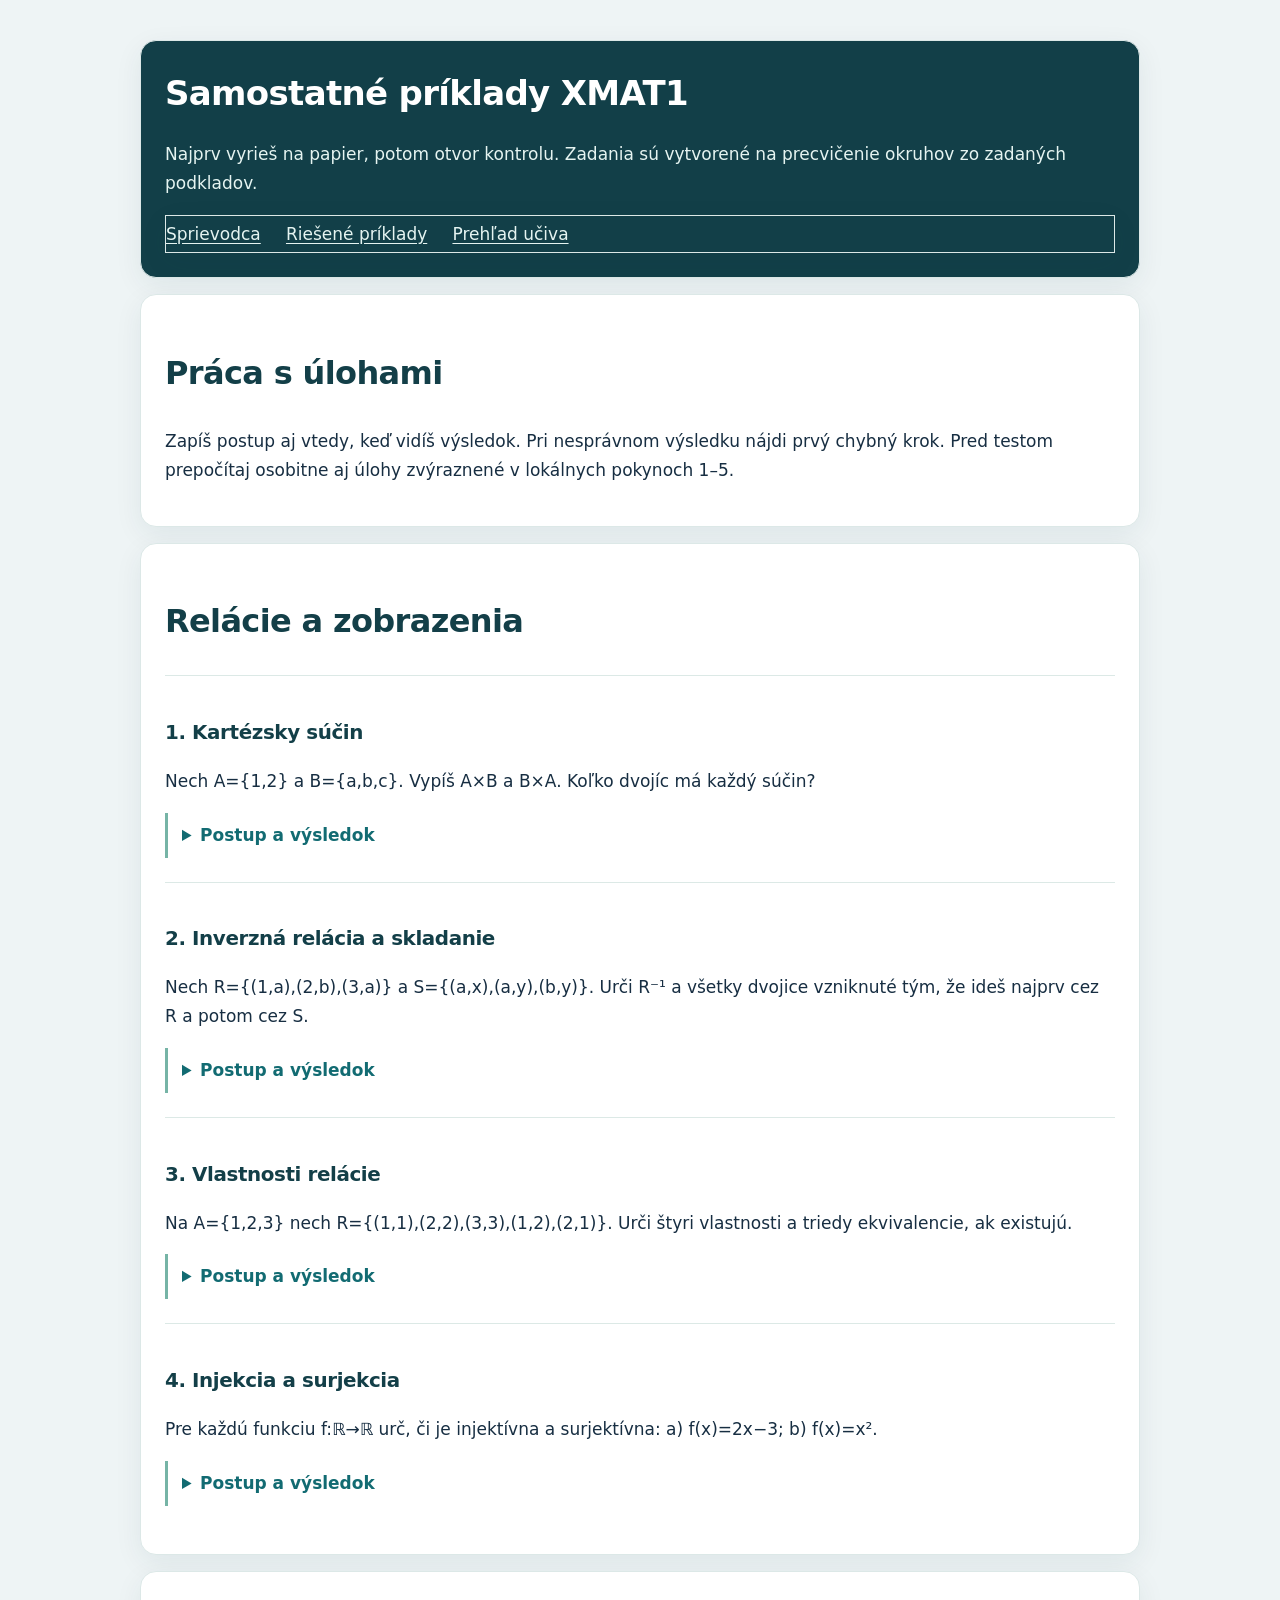
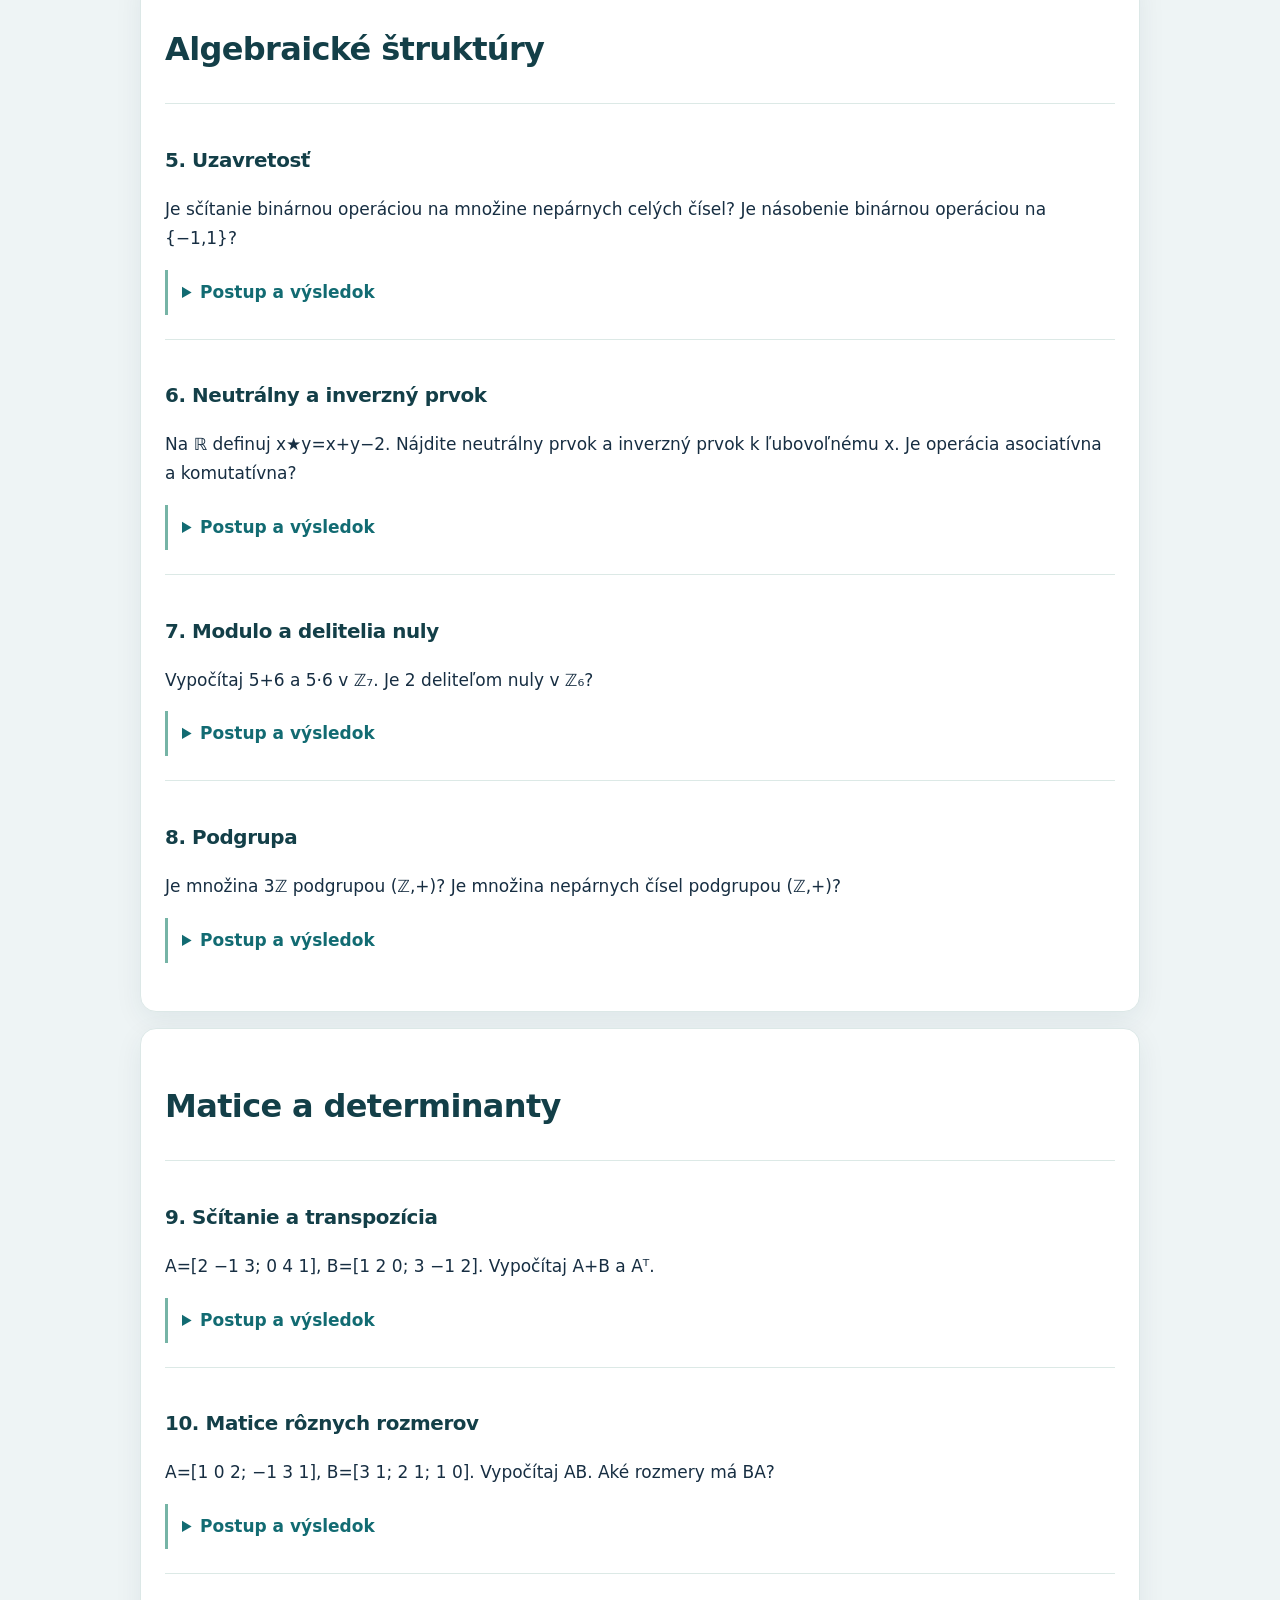
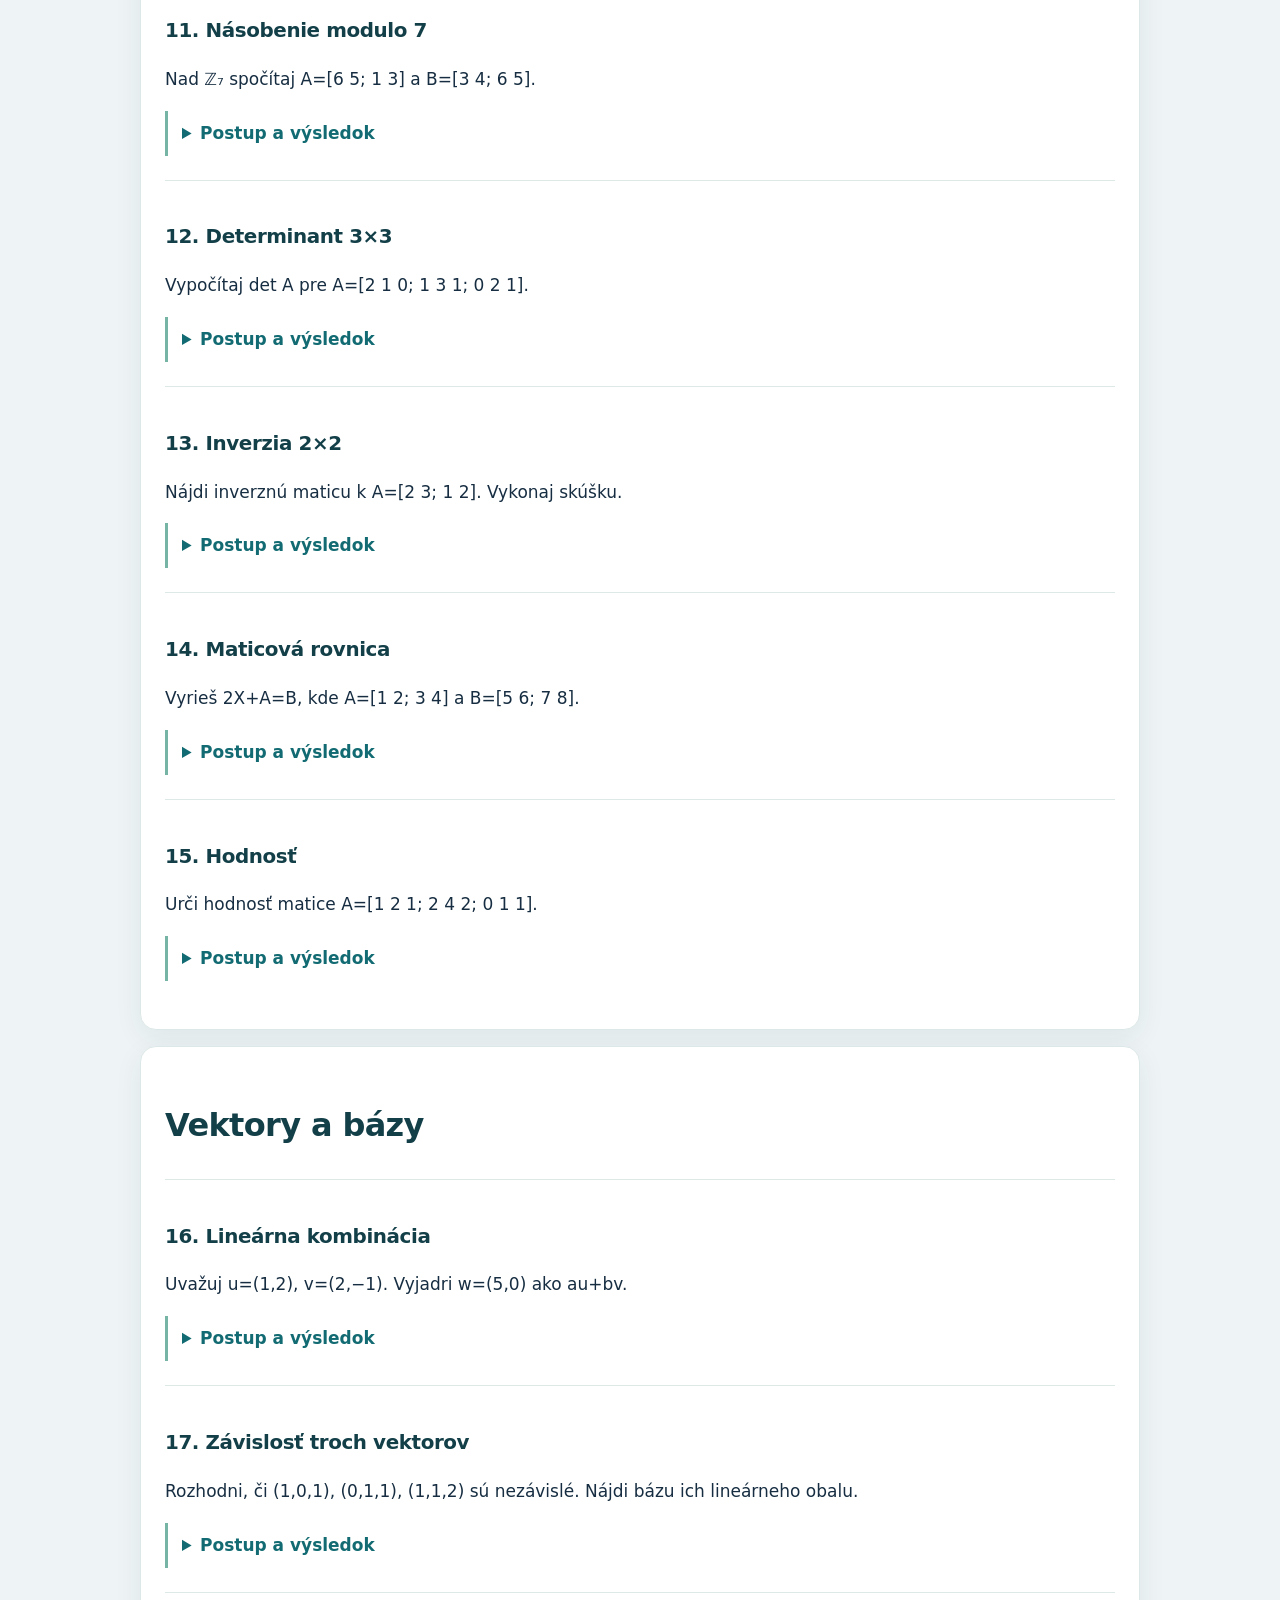
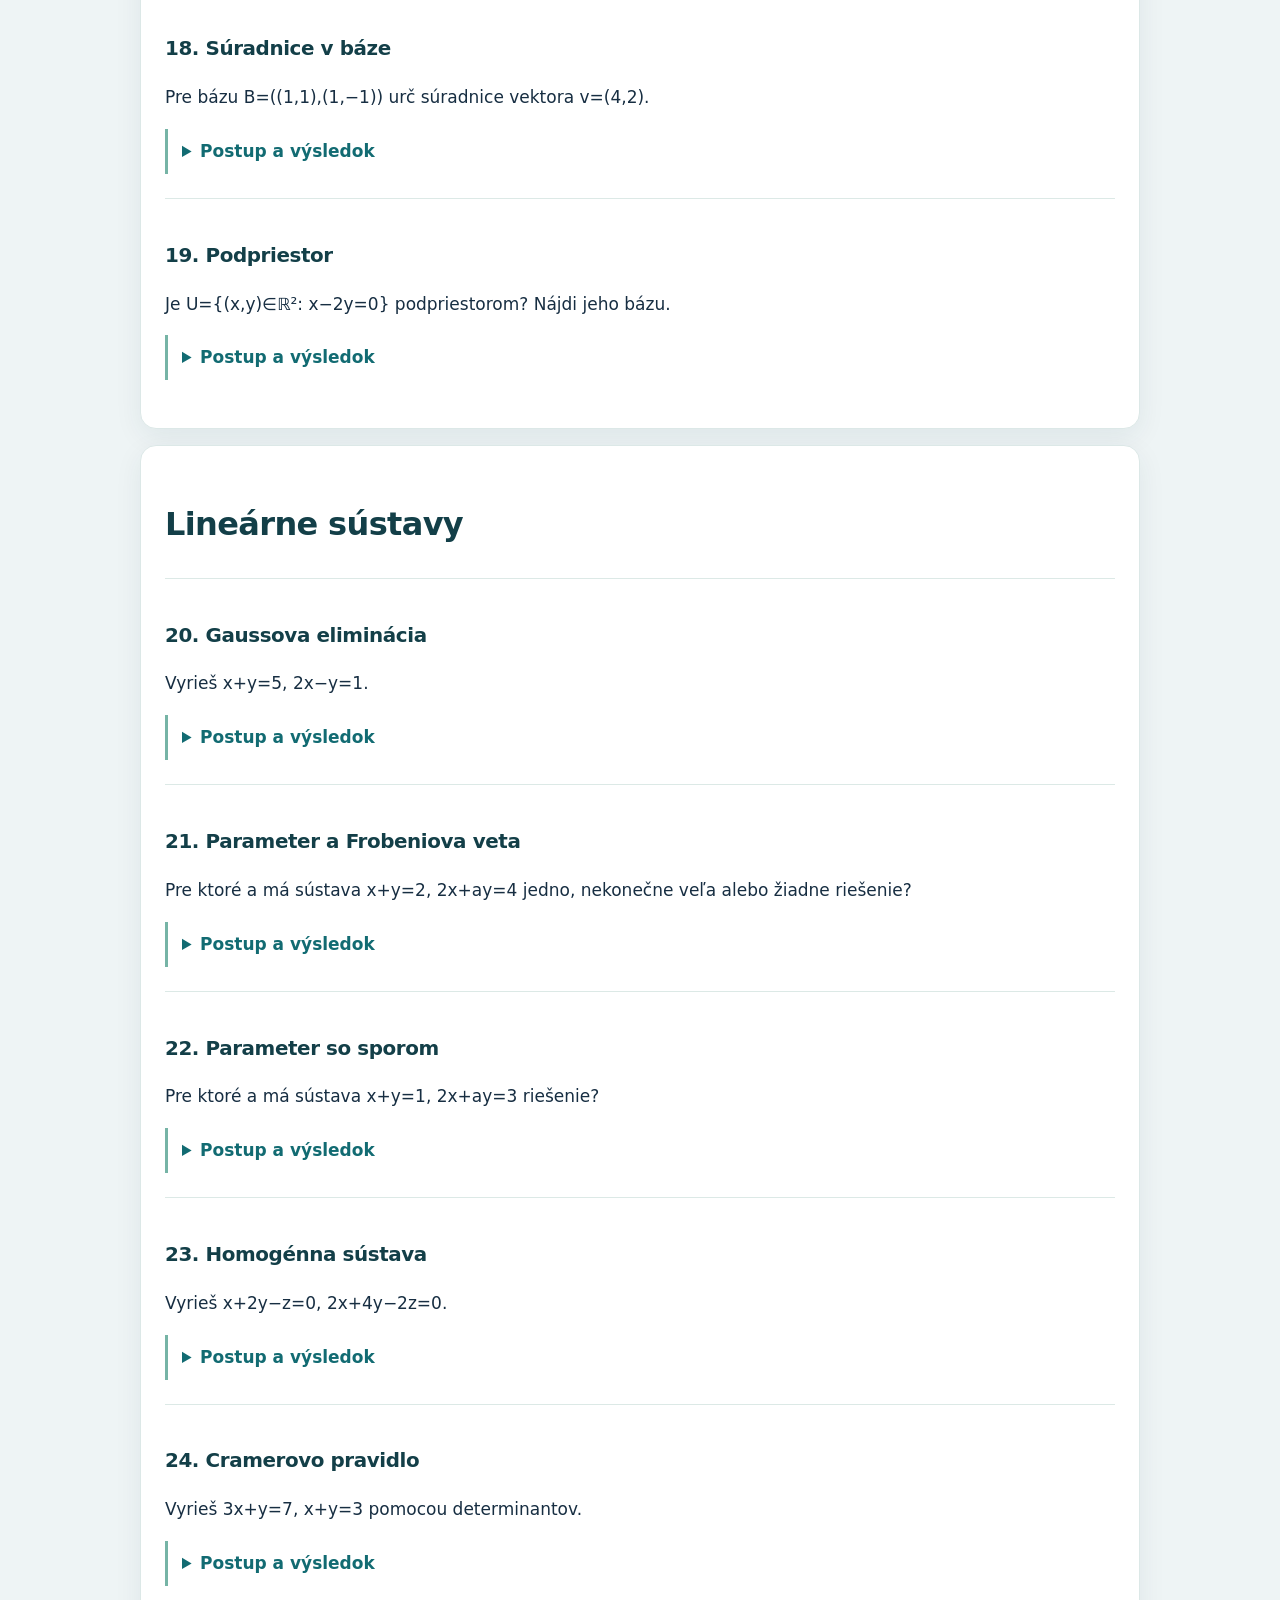
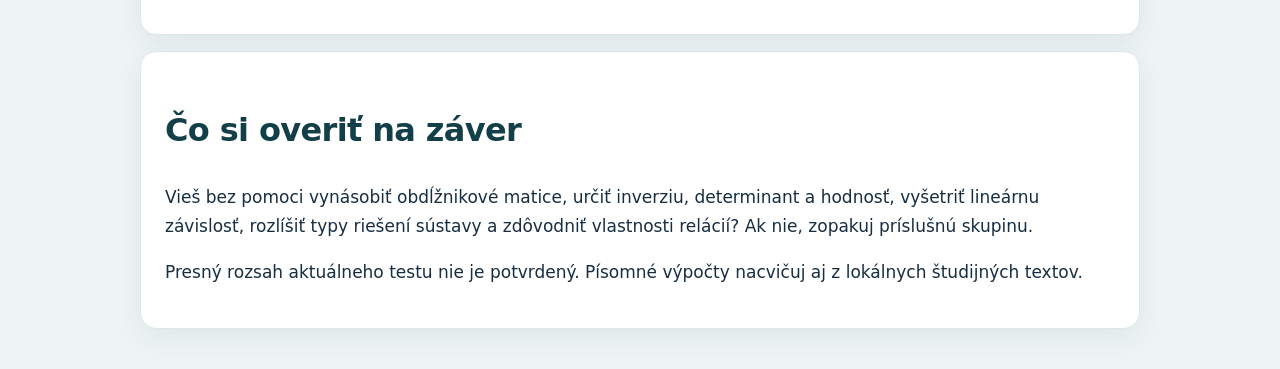
==== Source/cvicenia.html @ 2e0f11a4 "Add independent XMAT1 practice exercises" ====
<!doctype html><html lang="sk"><head><meta charset="utf-8"><meta name="viewport" content="width=device-width,initial-scale=1"><title>XMAT1 – samostatné príklady</title><link rel="stylesheet" href="study.css"><style>body{font:17px/1.7 system-ui,sans-serif;max-width:960px;margin:auto;padding:24px}header,section{padding:24px;margin:16px 0;border-radius:16px;background:white}header h1{margin:0}header a,header p{color:#e5f4f1}nav{display:flex;gap:14px;flex-wrap:wrap}h3{margin-bottom:4px}details{border-left:3px solid #76b4a6;padding:8px 14px;margin:8px 0 24px}summary{cursor:pointer;font-weight:700}.task{border-top:1px solid #dce9e6;padding-top:10px}code{font-size:1em}</style></head><body><header><h1>Samostatné príklady XMAT1</h1><p>Najprv vyrieš na papier, potom otvor kontrolu. Zadania sú vytvorené na precvičenie okruhov zo zadaných podkladov.</p><nav><a href="xmat1-krok-za-krokom.html">Sprievodca</a><a href="priklady.html">Riešené príklady</a><a href="priprava-xmat1.html">Prehľad učiva</a></nav></header><section><h2>Práca s úlohami</h2><p>Zapíš postup aj vtedy, keď vidíš výsledok. Pri nesprávnom výsledku nájdi prvý chybný krok. Pred testom prepočítaj osobitne aj úlohy zvýraznené v lokálnych pokynoch 1–5.</p></section><section><h2>Relácie a zobrazenia</h2><div class="task"><h3>1. Kartézsky súčin</h3><p>Nech A={1,2} a B={a,b,c}. Vypíš A×B a B×A. Koľko dvojíc má každý súčin?</p><details><summary>Postup a výsledok</summary><p>A×B={(1,a),(1,b),(1,c),(2,a),(2,b),(2,c)}. B×A={(a,1),(a,2),(b,1),(b,2),(c,1),(c,2)}. Každý obsahuje 2·3=6 dvojíc. Pozor na poradie zložiek.</p></details></div><div class="task"><h3>2. Inverzná relácia a skladanie</h3><p>Nech R={(1,a),(2,b),(3,a)} a S={(a,x),(a,y),(b,y)}. Urči R⁻¹ a všetky dvojice vzniknuté tým, že ideš najprv cez R a potom cez S.</p><details><summary>Postup a výsledok</summary><p>R⁻¹={(a,1),(b,2),(a,3)}. Skladanie: 1→a→x,y; 2→b→y; 3→a→x,y. Výsledok je {(1,x),(1,y),(2,y),(3,x),(3,y)}. Poradie značky pre skladanie sa môže medzi textami líšiť, preto je tu slovne určené.</p></details></div><div class="task"><h3>3. Vlastnosti relácie</h3><p>Na A={1,2,3} nech R={(1,1),(2,2),(3,3),(1,2),(2,1)}. Urči štyri vlastnosti a triedy ekvivalencie, ak existujú.</p><details><summary>Postup a výsledok</summary><p>Reflexívna: áno, sú tam všetky diagonálne dvojice. Symetrická: áno, (1,2) má (2,1). Antisymetrická: nie, lebo 1≠2 a obsahuje obe. Tranzitívna: áno, {1,2} je uzavretá trieda a 3 je samostatná. Ide o ekvivalenciu s triedami {1,2} a {3}.</p></details></div><div class="task"><h3>4. Injekcia a surjekcia</h3><p>Pre každú funkciu f:ℝ→ℝ urč, či je injektívna a surjektívna: a) f(x)=2x−3; b) f(x)=x².</p><details><summary>Postup a výsledok</summary><p>a) f(x₁)=f(x₂) dá 2x₁−3=2x₂−3, teda x₁=x₂. Pre ľubovoľné y existuje x=(y+3)/2, takže je bijektívna. b) f(1)=f(−1), teda nie je injektívna; záporné y nemá vzor, takže nie je surjektívna na ℝ.</p></details></div></section><section><h2>Algebraické štruktúry</h2><div class="task"><h3>5. Uzavretosť</h3><p>Je sčítanie binárnou operáciou na množine nepárnych celých čísel? Je násobenie binárnou operáciou na {−1,1}?</p><details><summary>Postup a výsledok</summary><p>Sčítanie nepárnych nie je uzavreté: 1+1=2 nie je nepárne. Násobenie na {−1,1} je uzavreté, pretože všetky štyri súčiny sú −1 alebo 1.</p></details></div><div class="task"><h3>6. Neutrálny a inverzný prvok</h3><p>Na ℝ definuj x★y=x+y−2. Nájdite neutrálny prvok a inverzný prvok k ľubovoľnému x. Je operácia asociatívna a komutatívna?</p><details><summary>Postup a výsledok</summary><p>x★e=x dá x+e−2=x, takže e=2. Z x★y=2 dostaneme y=4−x. (x★y)★z=x+y+z−4=x★(y★z). Komutativita plynie zo súčtu. Preto je (ℝ,★) abelovská grupa.</p></details></div><div class="task"><h3>7. Modulo a delitelia nuly</h3><p>Vypočítaj 5+6 a 5·6 v ℤ₇. Je 2 deliteľom nuly v ℤ₆?</p><details><summary>Postup a výsledok</summary><p>5+6=11≡4 (mod 7), 5·6=30≡2 (mod 7). V ℤ₆ je 2 deliteľom nuly: 2≠0, 3≠0 a 2·3=6≡0.</p></details></div><div class="task"><h3>8. Podgrupa</h3><p>Je množina 3ℤ podgrupou (ℤ,+)? Je množina nepárnych čísel podgrupou (ℤ,+)?</p><details><summary>Postup a výsledok</summary><p>3ℤ obsahuje 0, súčet 3a+3b=3(a+b) aj opačný prvok −3a do nej patria. Je podgrupou. Nepárne čísla neobsahujú 0 a nie sú uzavreté na sčítanie, preto netvoria podgrupu.</p></details></div></section><section><h2>Matice a determinanty</h2><div class="task"><h3>9. Sčítanie a transpozícia</h3><p>A=[2 −1 3; 0 4 1], B=[1 2 0; 3 −1 2]. Vypočítaj A+B a Aᵀ.</p><details><summary>Postup a výsledok</summary><p>A+B=[3 1 3; 3 3 3]. Aᵀ=[2 0; −1 4; 3 1]. A+B má typ 2×3 a transponovaná matica 3×2.</p></details></div><div class="task"><h3>10. Matice rôznych rozmerov</h3><p>A=[1 0 2; −1 3 1], B=[3 1; 2 1; 1 0]. Vypočítaj AB. Aké rozmery má BA?</p><details><summary>Postup a výsledok</summary><p>A je 2×3 a B je 3×2, preto AB je 2×2. Riadok krát stĺpec: AB=[5 1; 4 2]. Aj BA existuje a má rozmer 3×3. Napríklad (AB)₂₁=−1·3+3·2+1·1=4.</p></details></div><div class="task"><h3>11. Násobenie modulo 7</h3><p>Nad ℤ₇ spočítaj A=[6 5; 1 3] a B=[3 4; 6 5].</p><details><summary>Postup a výsledok</summary><p>Najprv bežné sčítanie: [9 9;7 8]. Po redukcii modulo 7 dostaneme [2 2;0 1]. Výsledky zmenšujeme na zvyšky 0 až 6.</p></details></div><div class="task"><h3>12. Determinant 3×3</h3><p>Vypočítaj det A pre A=[2 1 0; 1 3 1; 0 2 1].</p><details><summary>Postup a výsledok</summary><p>Rozvoj prvým riadkom: det A=2·(3·1−1·2)−1·(1·1−1·0)+0=2−1=1. Matica má inverziu, lebo determinant nie je nula.</p></details></div><div class="task"><h3>13. Inverzia 2×2</h3><p>Nájdi inverznú maticu k A=[2 3; 1 2]. Vykonaj skúšku.</p><details><summary>Postup a výsledok</summary><p>det A=2·2−3·1=1. Preto A⁻¹=[2 −3; −1 2]. Skúška AA⁻¹=[4−3, −6+6; 2−2, −3+4]=[1 0;0 1].</p></details></div><div class="task"><h3>14. Maticová rovnica</h3><p>Vyrieš 2X+A=B, kde A=[1 2; 3 4] a B=[5 6; 7 8].</p><details><summary>Postup a výsledok</summary><p>2X=B−A=[4 4;4 4]. Delením dvomi X=[2 2;2 2]. Skúška: 2X+A=B.</p></details></div><div class="task"><h3>15. Hodnosť</h3><p>Urči hodnosť matice A=[1 2 1; 2 4 2; 0 1 1].</p><details><summary>Postup a výsledok</summary><p>R₂←R₂−2R₁ dá nulový riadok. Po jeho presunutí pod R₃ zostanú dva nenulové riadky s pivotmi v prvom a druhom stĺpci. Hodnosť je 2.</p></details></div></section><section><h2>Vektory a bázy</h2><div class="task"><h3>16. Lineárna kombinácia</h3><p>Uvažuj u=(1,2), v=(2,−1). Vyjadri w=(5,0) ako au+bv.</p><details><summary>Postup a výsledok</summary><p>Rieš a+2b=5, 2a−b=0. Z druhej b=2a, teda 5a=5, a=1, b=2. Kontrola u+2v=(1,2)+(4,−2)=(5,0).</p></details></div><div class="task"><h3>17. Závislosť troch vektorov</h3><p>Rozhodni, či (1,0,1), (0,1,1), (1,1,2) sú nezávislé. Nájdi bázu ich lineárneho obalu.</p><details><summary>Postup a výsledok</summary><p>Tretí vektor je súčet prvých dvoch, takže sú závislé. Prvé dva nezávislé vektory tvoria bázu ich obalu; dimenzia je 2.</p></details></div><div class="task"><h3>18. Súradnice v báze</h3><p>Pre bázu B=((1,1),(1,−1)) urč súradnice vektora v=(4,2).</p><details><summary>Postup a výsledok</summary><p>Polož α(1,1)+β(1,−1)=(4,2). Máme α+β=4 a α−β=2, preto α=3, β=1. Súradnice sú [v]ᴮ=(3,1).</p></details></div><div class="task"><h3>19. Podpriestor</h3><p>Je U={(x,y)∈ℝ²: x−2y=0} podpriestorom? Nájdi jeho bázu.</p><details><summary>Postup a výsledok</summary><p>Áno, nulový vektor vyhovuje a rovnica je homogénna lineárna podmienka, ktorá sa zachová pri sčítaní a násobení skalárom. x=2y, teda (x,y)=y(2,1). Báza je {(2,1)}, dimenzia 1.</p></details></div></section><section><h2>Lineárne sústavy</h2><div class="task"><h3>20. Gaussova eliminácia</h3><p>Vyrieš x+y=5, 2x−y=1.</p><details><summary>Postup a výsledok</summary><p>Sčítaním rovníc 3x=6, teda x=2. Z prvej y=3. Skúška: 2+3=5 a 4−3=1.</p></details></div><div class="task"><h3>21. Parameter a Frobeniova veta</h3><p>Pre ktoré a má sústava x+y=2, 2x+ay=4 jedno, nekonečne veľa alebo žiadne riešenie?</p><details><summary>Postup a výsledok</summary><p>Odčítaj dvojnásobok prvej rovnice od druhej: (a−2)y=0. Ak a≠2, y=0, x=2: jediné riešenie. Ak a=2, druhá rovnica je dvojnásobkom prvej: nekonečne veľa riešení x=2−t, y=t. Žiadna hodnota a nespôsobí spor.</p></details></div><div class="task"><h3>22. Parameter so sporom</h3><p>Pre ktoré a má sústava x+y=1, 2x+ay=3 riešenie?</p><details><summary>Postup a výsledok</summary><p>Od druhej rovnice odčítaj dvojnásobok prvej: (a−2)y=1. Ak a=2, dostaneme 0=1, teda žiadne riešenie. Ak a≠2, y=1/(a−2), x=1−1/(a−2): jediné riešenie.</p></details></div><div class="task"><h3>23. Homogénna sústava</h3><p>Vyrieš x+2y−z=0, 2x+4y−2z=0.</p><details><summary>Postup a výsledok</summary><p>Druhá rovnica je dvojnásobkom prvej. Zvoľ y=s, z=t; potom x=−2s+t. Všetky riešenia sú s(−2,1,0)+t(1,0,1), kde s,t∈ℝ.</p></details></div><div class="task"><h3>24. Cramerovo pravidlo</h3><p>Vyrieš 3x+y=7, x+y=3 pomocou determinantov.</p><details><summary>Postup a výsledok</summary><p>A=[3 1;1 1], det A=2. A₁=[7 1;3 1], det A₁=4, teda x=2. A₂=[3 7;1 3], det A₂=2, teda y=1. Skúška: 6+1=7 a 2+1=3.</p></details></div></section><section><h2>Čo si overiť na záver</h2><p>Vieš bez pomoci vynásobiť obdĺžnikové matice, určiť inverziu, determinant a hodnosť, vyšetriť lineárnu závislosť, rozlíšiť typy riešení sústavy a zdôvodniť vlastnosti relácií? Ak nie, zopakuj príslušnú skupinu.</p><p>Presný rozsah aktuálneho testu nie je potvrdený. Písomné výpočty nacvičuj aj z lokálnych študijných textov.</p></section></body></html>
---- Source/study.css ----
﻿/* XMAT1: a calm, readable study workspace */
:root { color-scheme: light; font-family: "Segoe UI", system-ui, sans-serif; color: #172e42; background: #eef4f5; }
body { color: #172e42; background: #eef4f5; line-height: 1.65; }
a { color: #126b72; text-underline-offset: .18em; }
a:hover { color: #0b464b; }
a:focus-visible, button:focus-visible, select:focus-visible, summary:focus-visible { outline: 3px solid #d49a31; outline-offset: 3px; }
header { background: #123f48; color: #fff; }
header h1, header h2 { color: #fff; }
header p, header a { color: #d5eaeb; }
.layout { max-width: 1160px; gap: 24px; }
nav, main, section, body > header { border: 1px solid #dce8e7; box-shadow: 0 8px 28px rgba(20, 58, 64, .07); }
.layout nav, .layout main { border-radius: 18px; padding: 24px; }
.layout nav { align-self: start; position: sticky; top: 18px; }
nav h2 { color: #133f48; }
nav button { line-height: 1.4; }
nav button:hover { background: #f0f7f6; }
nav button.active { background: #dcefeb; color: #164c4b; }
nav button.done::after { color: #16775d; }
nav label { display: block; margin-top: 18px; font-weight: 600; }
nav select { background: #fff; color: #173b40; border: 1px solid #b5ceca; border-radius: 8px; min-height: 44px; font: inherit; }
main { min-height: 520px; }
h1, h2, h3 { color: #133f48; letter-spacing: -.02em; }
h2 { font-size: clamp(1.5rem, 3vw, 2rem); }
h3 { margin-top: 1.5em; }
#progress { color: #446760; font-weight: 600; }
.bar { height: 8px; background: #e1eeeb; }
.bar span { background: #21846e; }
.math, .formula { background: #eff7f5; border-left: 4px solid #5aa898; color: #183f3d; line-height: 1.7; }
button.choice { min-height: 48px; border: 1px solid #c4d9d5; color: #193d3d; }
button.choice:hover { background: #edf7f4; border-color: #69a99b; }
button.choice[aria-pressed=true] { border-color: #21846e; background: #e1f2ed; }
button.action { background: #176b63; border: 1px solid #176b63; min-height: 46px; }
button.action:hover { background: #11544e; }
button.action.secondary { background: #eaf3f1; color: #174c47; border-color: #cfe2dc; }
button:disabled { opacity: .45; cursor: default; }
.feedback { background: #e5f5ed; color: #174e37; }
.feedback.wrong { background: #fff3dd; color: #714a14; }
.note { background: #fff3da; border-left: 4px solid #dfa544; }
table { background: #fff; }
th { color: #194c4b; background: #eef7f5; }
td, th { border-color: #dce9e6; }
details { border-left-color: #72b4a6; }
summary { color: #126b72; }
body:not(:has(.layout)) { max-width: 1000px; }
body:not(:has(.layout)) > header { background: #123f48; }
body:not(:has(.layout)) > header h1 { color: #fff; }
body:not(:has(.layout)) > header p { color: #e5f4f1; }
body:not(:has(.layout)) > header .note { color: #654714; }
body:not(:has(.layout)) > header nav a { display: inline-block; color: #e5f4f1; margin: .25rem .7rem .25rem 0; }
@media (max-width: 700px) { .layout nav { position: static; } .layout nav, .layout main { padding: 18px; } main { min-height: 0; } }
@media print { body, section { background: #fff; box-shadow: none; } .layout nav { display: none; } }
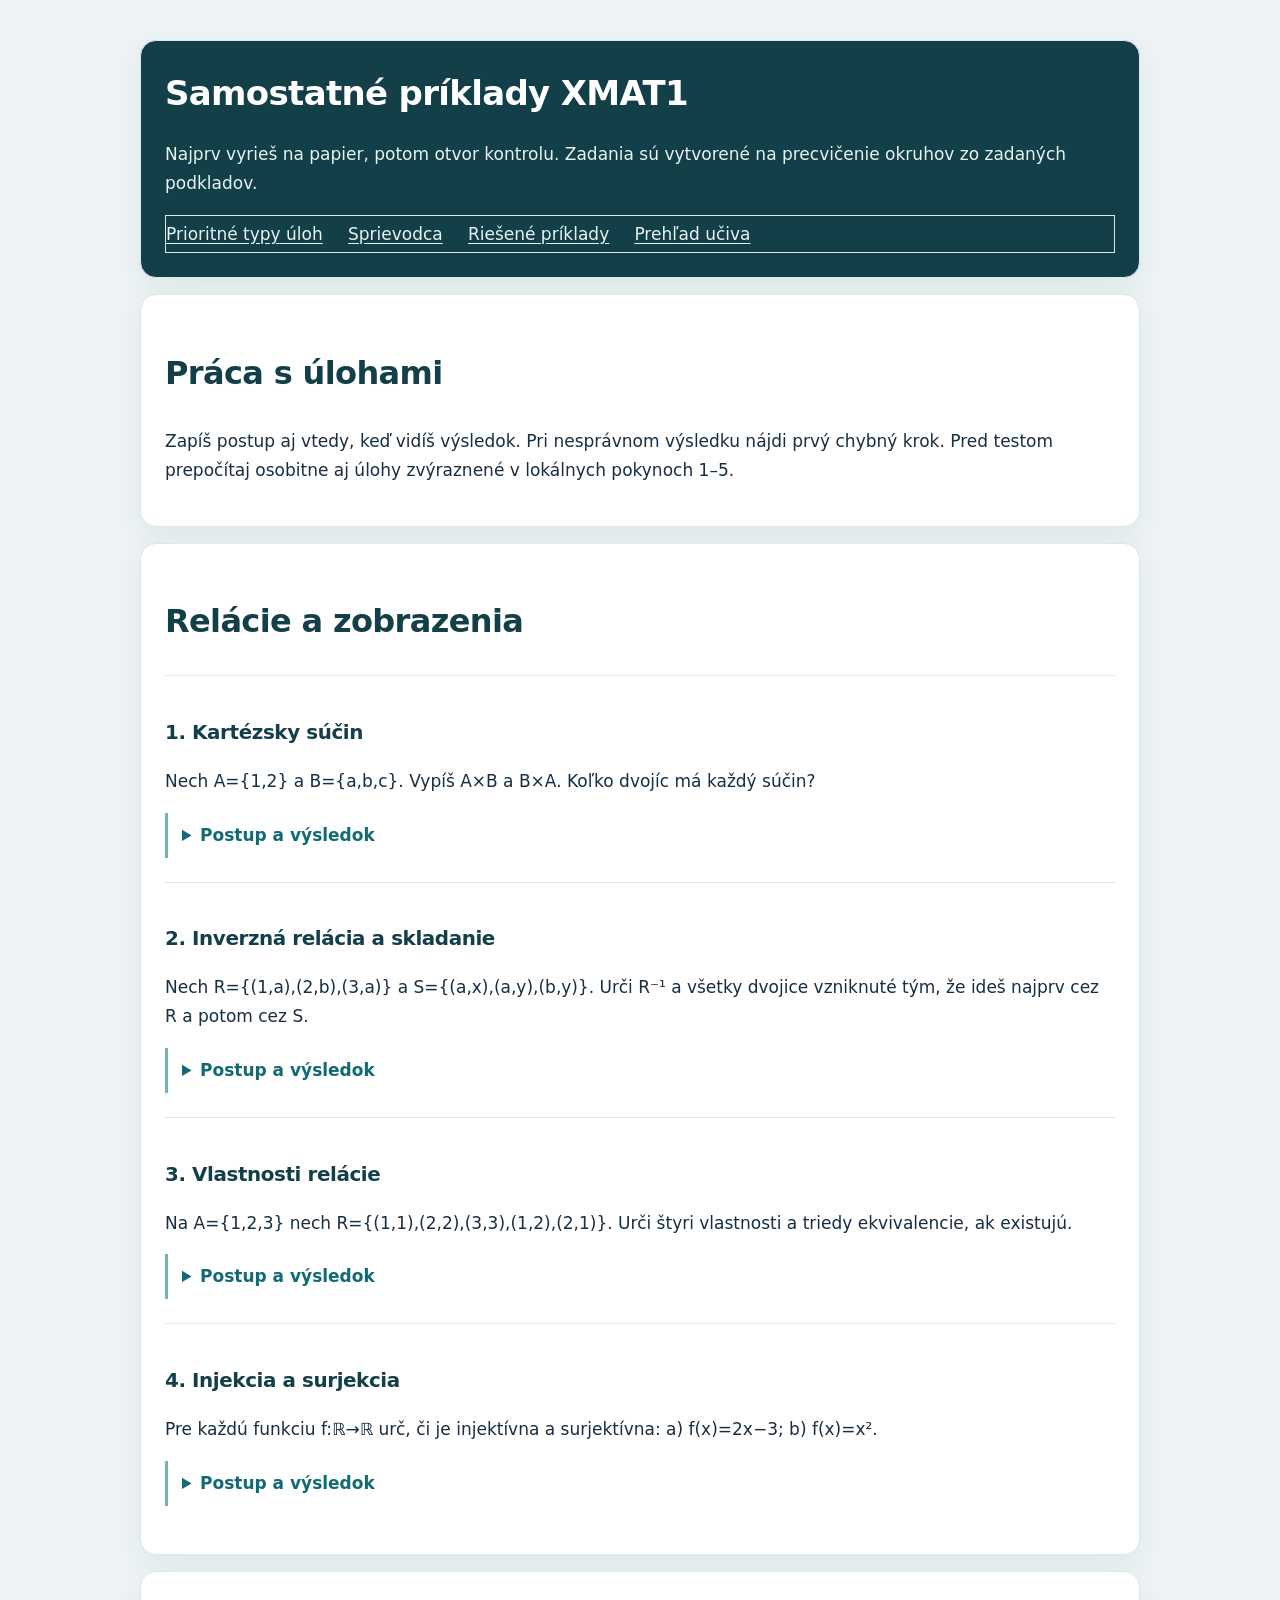
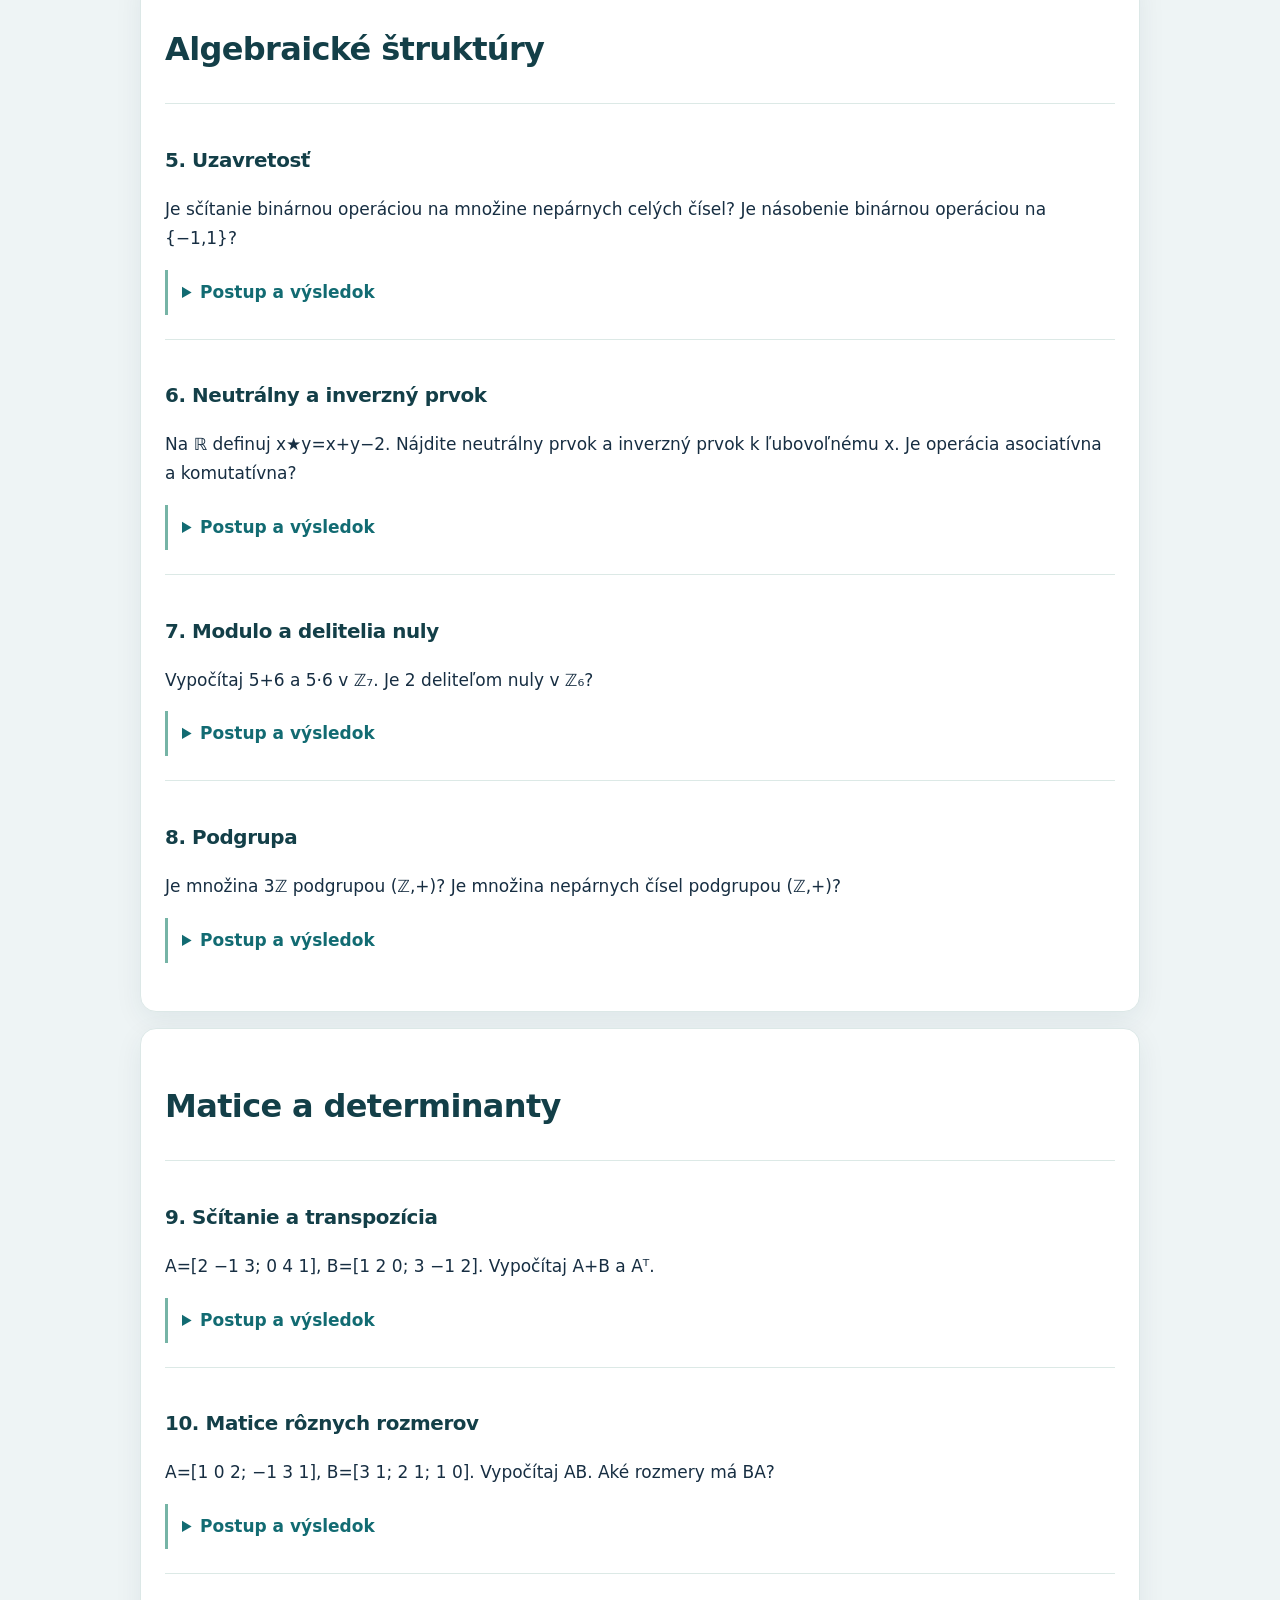
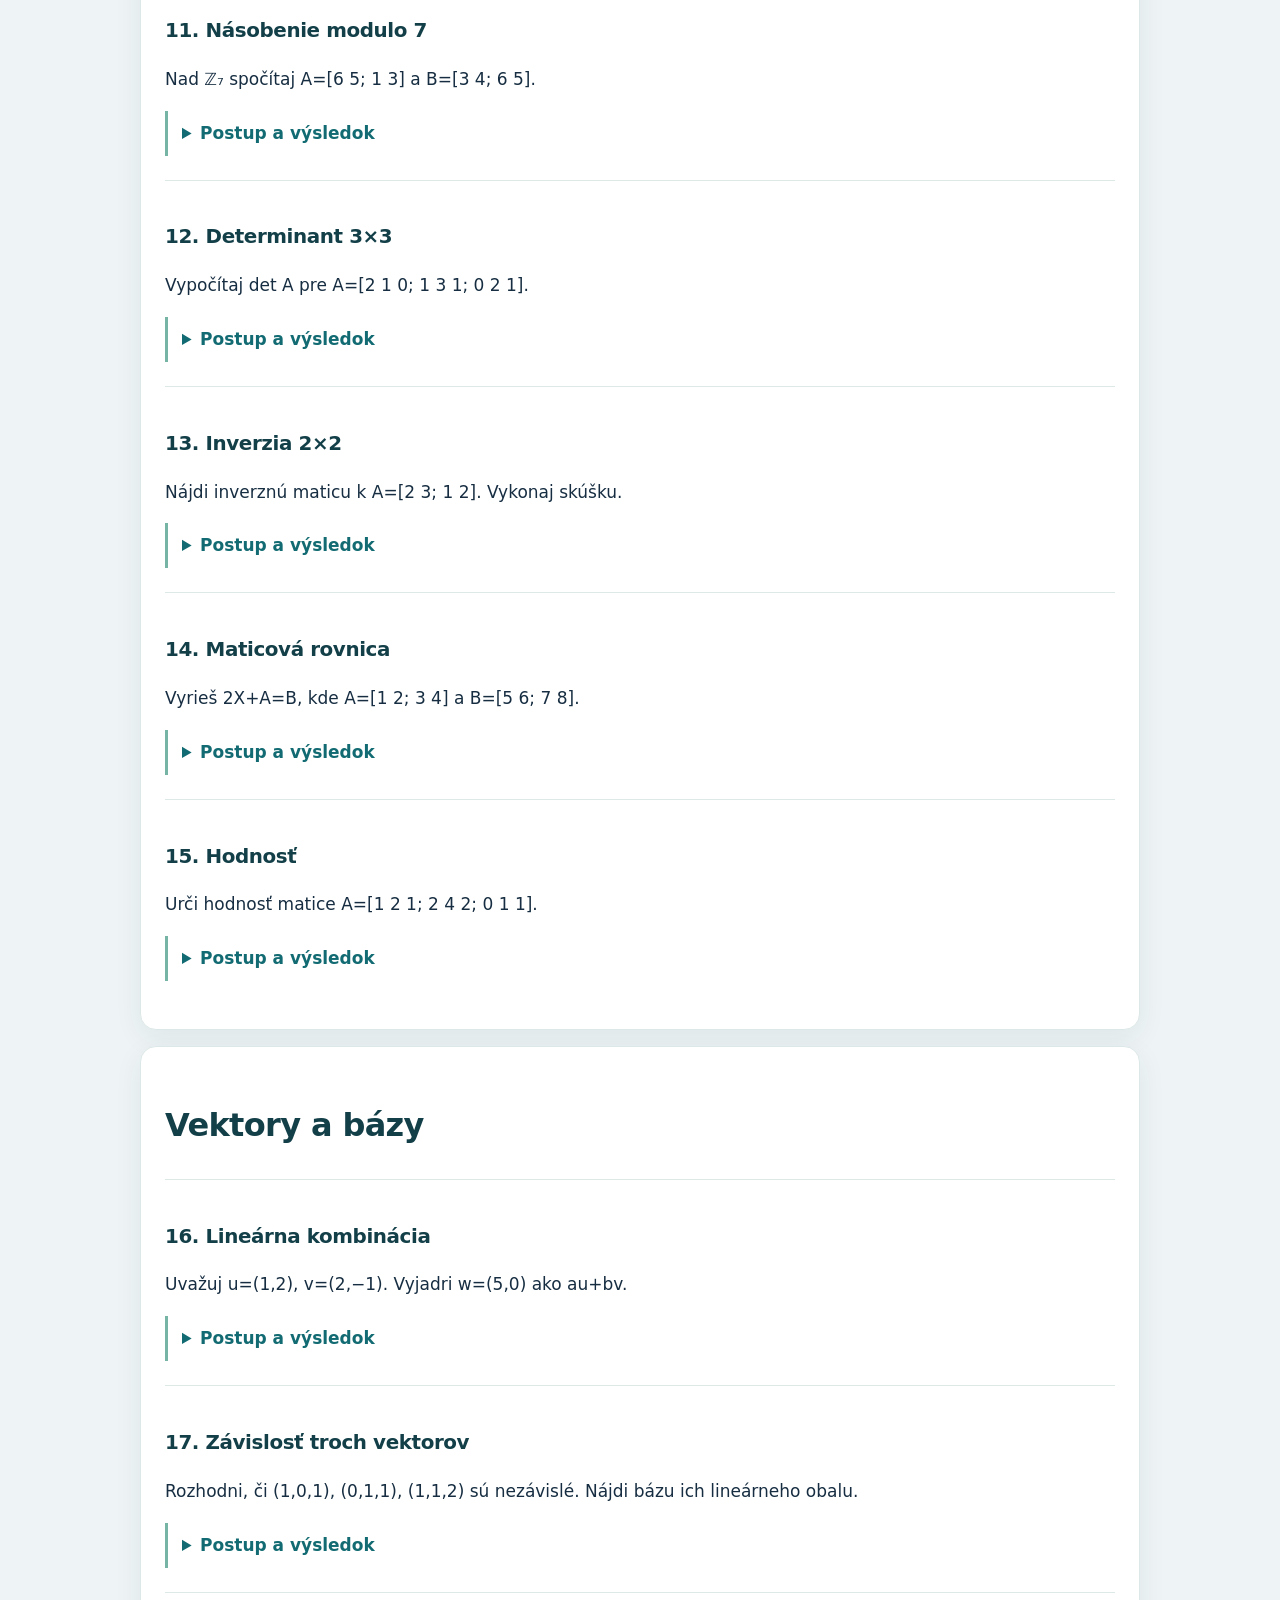
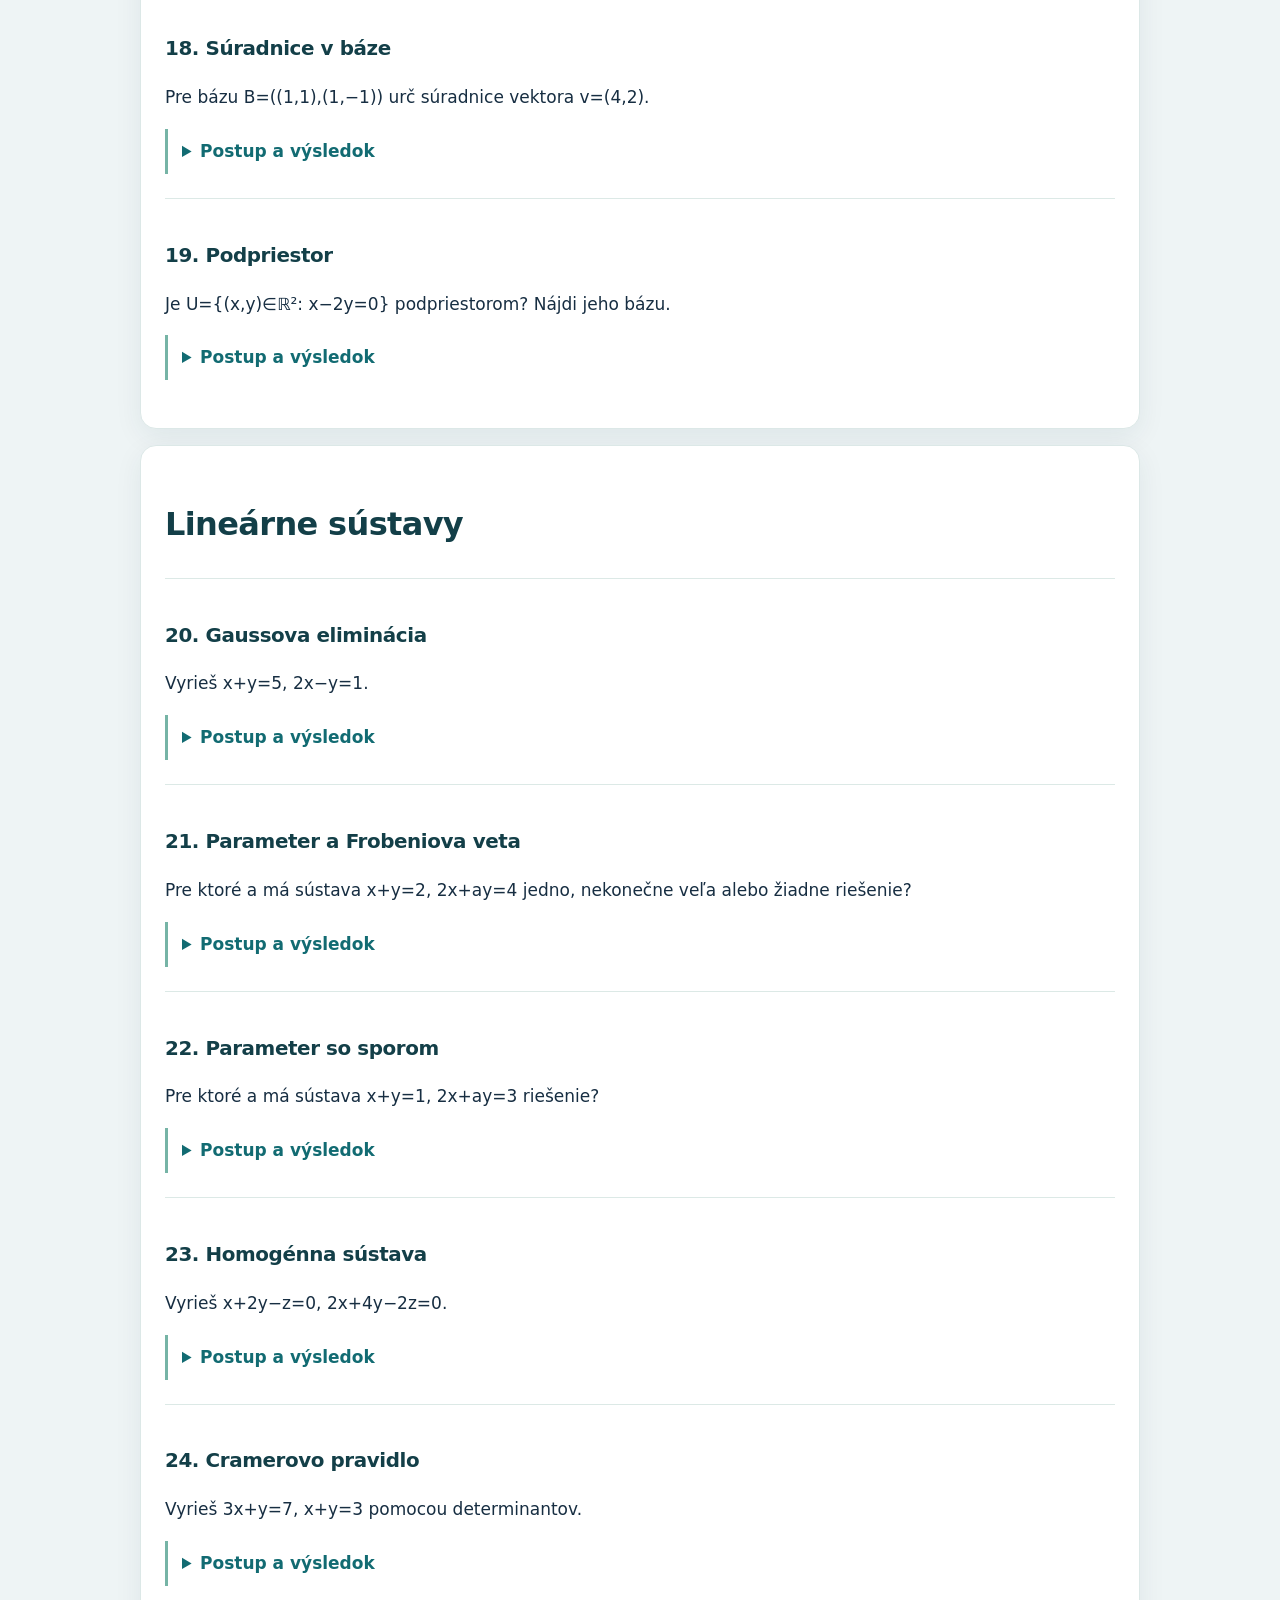
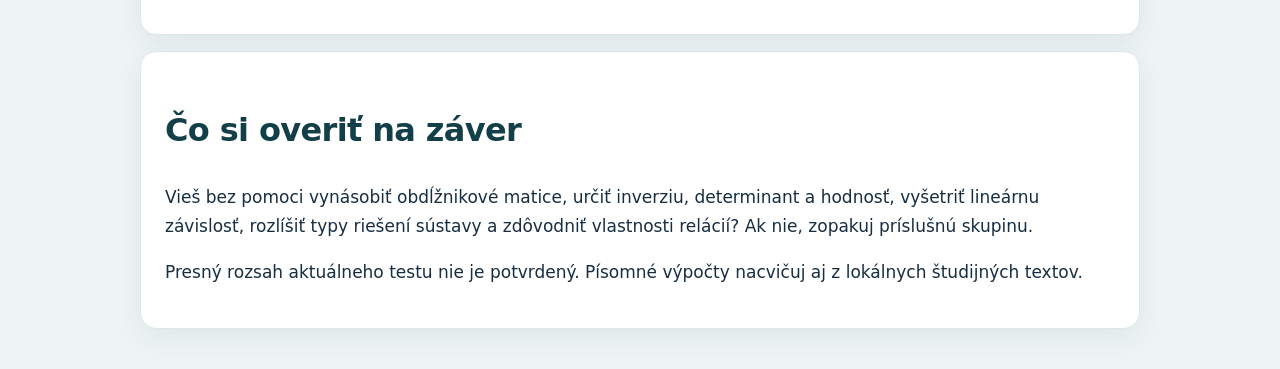
==== commit e77e506b: "Add priority algebra and relation practice" ====
--- a/Source/cvicenia.html
+++ b/Source/cvicenia.html
@@ -1 +1 @@
-<!doctype html><html lang="sk"><head><meta charset="utf-8"><meta name="viewport" content="width=device-width,initial-scale=1"><title>XMAT1 – samostatné príklady</title><link rel="stylesheet" href="study.css"><style>body{font:17px/1.7 system-ui,sans-serif;max-width:960px;margin:auto;padding:24px}header,section{padding:24px;margin:16px 0;border-radius:16px;background:white}header h1{margin:0}header a,header p{color:#e5f4f1}nav{display:flex;gap:14px;flex-wrap:wrap}h3{margin-bottom:4px}details{border-left:3px solid #76b4a6;padding:8px 14px;margin:8px 0 24px}summary{cursor:pointer;font-weight:700}.task{border-top:1px solid #dce9e6;padding-top:10px}code{font-size:1em}</style></head><body><header><h1>Samostatné príklady XMAT1</h1><p>Najprv vyrieš na papier, potom otvor kontrolu. Zadania sú vytvorené na precvičenie okruhov zo zadaných podkladov.</p><nav><a href="xmat1-krok-za-krokom.html">Sprievodca</a><a href="priklady.html">Riešené príklady</a><a href="priprava-xmat1.html">Prehľad učiva</a></nav></header><section><h2>Práca s úlohami</h2><p>Zapíš postup aj vtedy, keď vidíš výsledok. Pri nesprávnom výsledku nájdi prvý chybný krok. Pred testom prepočítaj osobitne aj úlohy zvýraznené v lokálnych pokynoch 1–5.</p></section><section><h2>Relácie a zobrazenia</h2><div class="task"><h3>1. Kartézsky súčin</h3><p>Nech A={1,2} a B={a,b,c}. Vypíš A×B a B×A. Koľko dvojíc má každý súčin?</p><details><summary>Postup a výsledok</summary><p>A×B={(1,a),(1,b),(1,c),(2,a),(2,b),(2,c)}. B×A={(a,1),(a,2),(b,1),(b,2),(c,1),(c,2)}. Každý obsahuje 2·3=6 dvojíc. Pozor na poradie zložiek.</p></details></div><div class="task"><h3>2. Inverzná relácia a skladanie</h3><p>Nech R={(1,a),(2,b),(3,a)} a S={(a,x),(a,y),(b,y)}. Urči R⁻¹ a všetky dvojice vzniknuté tým, že ideš najprv cez R a potom cez S.</p><details><summary>Postup a výsledok</summary><p>R⁻¹={(a,1),(b,2),(a,3)}. Skladanie: 1→a→x,y; 2→b→y; 3→a→x,y. Výsledok je {(1,x),(1,y),(2,y),(3,x),(3,y)}. Poradie značky pre skladanie sa môže medzi textami líšiť, preto je tu slovne určené.</p></details></div><div class="task"><h3>3. Vlastnosti relácie</h3><p>Na A={1,2,3} nech R={(1,1),(2,2),(3,3),(1,2),(2,1)}. Urči štyri vlastnosti a triedy ekvivalencie, ak existujú.</p><details><summary>Postup a výsledok</summary><p>Reflexívna: áno, sú tam všetky diagonálne dvojice. Symetrická: áno, (1,2) má (2,1). Antisymetrická: nie, lebo 1≠2 a obsahuje obe. Tranzitívna: áno, {1,2} je uzavretá trieda a 3 je samostatná. Ide o ekvivalenciu s triedami {1,2} a {3}.</p></details></div><div class="task"><h3>4. Injekcia a surjekcia</h3><p>Pre každú funkciu f:ℝ→ℝ urč, či je injektívna a surjektívna: a) f(x)=2x−3; b) f(x)=x².</p><details><summary>Postup a výsledok</summary><p>a) f(x₁)=f(x₂) dá 2x₁−3=2x₂−3, teda x₁=x₂. Pre ľubovoľné y existuje x=(y+3)/2, takže je bijektívna. b) f(1)=f(−1), teda nie je injektívna; záporné y nemá vzor, takže nie je surjektívna na ℝ.</p></details></div></section><section><h2>Algebraické štruktúry</h2><div class="task"><h3>5. Uzavretosť</h3><p>Je sčítanie binárnou operáciou na množine nepárnych celých čísel? Je násobenie binárnou operáciou na {−1,1}?</p><details><summary>Postup a výsledok</summary><p>Sčítanie nepárnych nie je uzavreté: 1+1=2 nie je nepárne. Násobenie na {−1,1} je uzavreté, pretože všetky štyri súčiny sú −1 alebo 1.</p></details></div><div class="task"><h3>6. Neutrálny a inverzný prvok</h3><p>Na ℝ definuj x★y=x+y−2. Nájdite neutrálny prvok a inverzný prvok k ľubovoľnému x. Je operácia asociatívna a komutatívna?</p><details><summary>Postup a výsledok</summary><p>x★e=x dá x+e−2=x, takže e=2. Z x★y=2 dostaneme y=4−x. (x★y)★z=x+y+z−4=x★(y★z). Komutativita plynie zo súčtu. Preto je (ℝ,★) abelovská grupa.</p></details></div><div class="task"><h3>7. Modulo a delitelia nuly</h3><p>Vypočítaj 5+6 a 5·6 v ℤ₇. Je 2 deliteľom nuly v ℤ₆?</p><details><summary>Postup a výsledok</summary><p>5+6=11≡4 (mod 7), 5·6=30≡2 (mod 7). V ℤ₆ je 2 deliteľom nuly: 2≠0, 3≠0 a 2·3=6≡0.</p></details></div><div class="task"><h3>8. Podgrupa</h3><p>Je množina 3ℤ podgrupou (ℤ,+)? Je množina nepárnych čísel podgrupou (ℤ,+)?</p><details><summary>Postup a výsledok</summary><p>3ℤ obsahuje 0, súčet 3a+3b=3(a+b) aj opačný prvok −3a do nej patria. Je podgrupou. Nepárne čísla neobsahujú 0 a nie sú uzavreté na sčítanie, preto netvoria podgrupu.</p></details></div></section><section><h2>Matice a determinanty</h2><div class="task"><h3>9. Sčítanie a transpozícia</h3><p>A=[2 −1 3; 0 4 1], B=[1 2 0; 3 −1 2]. Vypočítaj A+B a Aᵀ.</p><details><summary>Postup a výsledok</summary><p>A+B=[3 1 3; 3 3 3]. Aᵀ=[2 0; −1 4; 3 1]. A+B má typ 2×3 a transponovaná matica 3×2.</p></details></div><div class="task"><h3>10. Matice rôznych rozmerov</h3><p>A=[1 0 2; −1 3 1], B=[3 1; 2 1; 1 0]. Vypočítaj AB. Aké rozmery má BA?</p><details><summary>Postup a výsledok</summary><p>A je 2×3 a B je 3×2, preto AB je 2×2. Riadok krát stĺpec: AB=[5 1; 4 2]. Aj BA existuje a má rozmer 3×3. Napríklad (AB)₂₁=−1·3+3·2+1·1=4.</p></details></div><div class="task"><h3>11. Násobenie modulo 7</h3><p>Nad ℤ₇ spočítaj A=[6 5; 1 3] a B=[3 4; 6 5].</p><details><summary>Postup a výsledok</summary><p>Najprv bežné sčítanie: [9 9;7 8]. Po redukcii modulo 7 dostaneme [2 2;0 1]. Výsledky zmenšujeme na zvyšky 0 až 6.</p></details></div><div class="task"><h3>12. Determinant 3×3</h3><p>Vypočítaj det A pre A=[2 1 0; 1 3 1; 0 2 1].</p><details><summary>Postup a výsledok</summary><p>Rozvoj prvým riadkom: det A=2·(3·1−1·2)−1·(1·1−1·0)+0=2−1=1. Matica má inverziu, lebo determinant nie je nula.</p></details></div><div class="task"><h3>13. Inverzia 2×2</h3><p>Nájdi inverznú maticu k A=[2 3; 1 2]. Vykonaj skúšku.</p><details><summary>Postup a výsledok</summary><p>det A=2·2−3·1=1. Preto A⁻¹=[2 −3; −1 2]. Skúška AA⁻¹=[4−3, −6+6; 2−2, −3+4]=[1 0;0 1].</p></details></div><div class="task"><h3>14. Maticová rovnica</h3><p>Vyrieš 2X+A=B, kde A=[1 2; 3 4] a B=[5 6; 7 8].</p><details><summary>Postup a výsledok</summary><p>2X=B−A=[4 4;4 4]. Delením dvomi X=[2 2;2 2]. Skúška: 2X+A=B.</p></details></div><div class="task"><h3>15. Hodnosť</h3><p>Urči hodnosť matice A=[1 2 1; 2 4 2; 0 1 1].</p><details><summary>Postup a výsledok</summary><p>R₂←R₂−2R₁ dá nulový riadok. Po jeho presunutí pod R₃ zostanú dva nenulové riadky s pivotmi v prvom a druhom stĺpci. Hodnosť je 2.</p></details></div></section><section><h2>Vektory a bázy</h2><div class="task"><h3>16. Lineárna kombinácia</h3><p>Uvažuj u=(1,2), v=(2,−1). Vyjadri w=(5,0) ako au+bv.</p><details><summary>Postup a výsledok</summary><p>Rieš a+2b=5, 2a−b=0. Z druhej b=2a, teda 5a=5, a=1, b=2. Kontrola u+2v=(1,2)+(4,−2)=(5,0).</p></details></div><div class="task"><h3>17. Závislosť troch vektorov</h3><p>Rozhodni, či (1,0,1), (0,1,1), (1,1,2) sú nezávislé. Nájdi bázu ich lineárneho obalu.</p><details><summary>Postup a výsledok</summary><p>Tretí vektor je súčet prvých dvoch, takže sú závislé. Prvé dva nezávislé vektory tvoria bázu ich obalu; dimenzia je 2.</p></details></div><div class="task"><h3>18. Súradnice v báze</h3><p>Pre bázu B=((1,1),(1,−1)) urč súradnice vektora v=(4,2).</p><details><summary>Postup a výsledok</summary><p>Polož α(1,1)+β(1,−1)=(4,2). Máme α+β=4 a α−β=2, preto α=3, β=1. Súradnice sú [v]ᴮ=(3,1).</p></details></div><div class="task"><h3>19. Podpriestor</h3><p>Je U={(x,y)∈ℝ²: x−2y=0} podpriestorom? Nájdi jeho bázu.</p><details><summary>Postup a výsledok</summary><p>Áno, nulový vektor vyhovuje a rovnica je homogénna lineárna podmienka, ktorá sa zachová pri sčítaní a násobení skalárom. x=2y, teda (x,y)=y(2,1). Báza je {(2,1)}, dimenzia 1.</p></details></div></section><section><h2>Lineárne sústavy</h2><div class="task"><h3>20. Gaussova eliminácia</h3><p>Vyrieš x+y=5, 2x−y=1.</p><details><summary>Postup a výsledok</summary><p>Sčítaním rovníc 3x=6, teda x=2. Z prvej y=3. Skúška: 2+3=5 a 4−3=1.</p></details></div><div class="task"><h3>21. Parameter a Frobeniova veta</h3><p>Pre ktoré a má sústava x+y=2, 2x+ay=4 jedno, nekonečne veľa alebo žiadne riešenie?</p><details><summary>Postup a výsledok</summary><p>Odčítaj dvojnásobok prvej rovnice od druhej: (a−2)y=0. Ak a≠2, y=0, x=2: jediné riešenie. Ak a=2, druhá rovnica je dvojnásobkom prvej: nekonečne veľa riešení x=2−t, y=t. Žiadna hodnota a nespôsobí spor.</p></details></div><div class="task"><h3>22. Parameter so sporom</h3><p>Pre ktoré a má sústava x+y=1, 2x+ay=3 riešenie?</p><details><summary>Postup a výsledok</summary><p>Od druhej rovnice odčítaj dvojnásobok prvej: (a−2)y=1. Ak a=2, dostaneme 0=1, teda žiadne riešenie. Ak a≠2, y=1/(a−2), x=1−1/(a−2): jediné riešenie.</p></details></div><div class="task"><h3>23. Homogénna sústava</h3><p>Vyrieš x+2y−z=0, 2x+4y−2z=0.</p><details><summary>Postup a výsledok</summary><p>Druhá rovnica je dvojnásobkom prvej. Zvoľ y=s, z=t; potom x=−2s+t. Všetky riešenia sú s(−2,1,0)+t(1,0,1), kde s,t∈ℝ.</p></details></div><div class="task"><h3>24. Cramerovo pravidlo</h3><p>Vyrieš 3x+y=7, x+y=3 pomocou determinantov.</p><details><summary>Postup a výsledok</summary><p>A=[3 1;1 1], det A=2. A₁=[7 1;3 1], det A₁=4, teda x=2. A₂=[3 7;1 3], det A₂=2, teda y=1. Skúška: 6+1=7 a 2+1=3.</p></details></div></section><section><h2>Čo si overiť na záver</h2><p>Vieš bez pomoci vynásobiť obdĺžnikové matice, určiť inverziu, determinant a hodnosť, vyšetriť lineárnu závislosť, rozlíšiť typy riešení sústavy a zdôvodniť vlastnosti relácií? Ak nie, zopakuj príslušnú skupinu.</p><p>Presný rozsah aktuálneho testu nie je potvrdený. Písomné výpočty nacvičuj aj z lokálnych študijných textov.</p></section></body></html>+<!doctype html><html lang="sk"><head><meta charset="utf-8"><meta name="viewport" content="width=device-width,initial-scale=1"><title>XMAT1 – samostatné príklady</title><link rel="stylesheet" href="study.css"><style>body{font:17px/1.7 system-ui,sans-serif;max-width:960px;margin:auto;padding:24px}header,section{padding:24px;margin:16px 0;border-radius:16px;background:white}header h1{margin:0}header a,header p{color:#e5f4f1}nav{display:flex;gap:14px;flex-wrap:wrap}h3{margin-bottom:4px}details{border-left:3px solid #76b4a6;padding:8px 14px;margin:8px 0 24px}summary{cursor:pointer;font-weight:700}.task{border-top:1px solid #dce9e6;padding-top:10px}code{font-size:1em}</style></head><body><header><h1>Samostatné príklady XMAT1</h1><p>Najprv vyrieš na papier, potom otvor kontrolu. Zadania sú vytvorené na precvičenie okruhov zo zadaných podkladov.</p><nav><a href="priority.html">Prioritné typy úloh</a><a href="xmat1-krok-za-krokom.html">Sprievodca</a><a href="priklady.html">Riešené príklady</a><a href="priprava-xmat1.html">Prehľad učiva</a></nav></header><section><h2>Práca s úlohami</h2><p>Zapíš postup aj vtedy, keď vidíš výsledok. Pri nesprávnom výsledku nájdi prvý chybný krok. Pred testom prepočítaj osobitne aj úlohy zvýraznené v lokálnych pokynoch 1–5.</p></section><section><h2>Relácie a zobrazenia</h2><div class="task"><h3>1. Kartézsky súčin</h3><p>Nech A={1,2} a B={a,b,c}. Vypíš A×B a B×A. Koľko dvojíc má každý súčin?</p><details><summary>Postup a výsledok</summary><p>A×B={(1,a),(1,b),(1,c),(2,a),(2,b),(2,c)}. B×A={(a,1),(a,2),(b,1),(b,2),(c,1),(c,2)}. Každý obsahuje 2·3=6 dvojíc. Pozor na poradie zložiek.</p></details></div><div class="task"><h3>2. Inverzná relácia a skladanie</h3><p>Nech R={(1,a),(2,b),(3,a)} a S={(a,x),(a,y),(b,y)}. Urči R⁻¹ a všetky dvojice vzniknuté tým, že ideš najprv cez R a potom cez S.</p><details><summary>Postup a výsledok</summary><p>R⁻¹={(a,1),(b,2),(a,3)}. Skladanie: 1→a→x,y; 2→b→y; 3→a→x,y. Výsledok je {(1,x),(1,y),(2,y),(3,x),(3,y)}. Poradie značky pre skladanie sa môže medzi textami líšiť, preto je tu slovne určené.</p></details></div><div class="task"><h3>3. Vlastnosti relácie</h3><p>Na A={1,2,3} nech R={(1,1),(2,2),(3,3),(1,2),(2,1)}. Urči štyri vlastnosti a triedy ekvivalencie, ak existujú.</p><details><summary>Postup a výsledok</summary><p>Reflexívna: áno, sú tam všetky diagonálne dvojice. Symetrická: áno, (1,2) má (2,1). Antisymetrická: nie, lebo 1≠2 a obsahuje obe. Tranzitívna: áno, {1,2} je uzavretá trieda a 3 je samostatná. Ide o ekvivalenciu s triedami {1,2} a {3}.</p></details></div><div class="task"><h3>4. Injekcia a surjekcia</h3><p>Pre každú funkciu f:ℝ→ℝ urč, či je injektívna a surjektívna: a) f(x)=2x−3; b) f(x)=x².</p><details><summary>Postup a výsledok</summary><p>a) f(x₁)=f(x₂) dá 2x₁−3=2x₂−3, teda x₁=x₂. Pre ľubovoľné y existuje x=(y+3)/2, takže je bijektívna. b) f(1)=f(−1), teda nie je injektívna; záporné y nemá vzor, takže nie je surjektívna na ℝ.</p></details></div></section><section><h2>Algebraické štruktúry</h2><div class="task"><h3>5. Uzavretosť</h3><p>Je sčítanie binárnou operáciou na množine nepárnych celých čísel? Je násobenie binárnou operáciou na {−1,1}?</p><details><summary>Postup a výsledok</summary><p>Sčítanie nepárnych nie je uzavreté: 1+1=2 nie je nepárne. Násobenie na {−1,1} je uzavreté, pretože všetky štyri súčiny sú −1 alebo 1.</p></details></div><div class="task"><h3>6. Neutrálny a inverzný prvok</h3><p>Na ℝ definuj x★y=x+y−2. Nájdite neutrálny prvok a inverzný prvok k ľubovoľnému x. Je operácia asociatívna a komutatívna?</p><details><summary>Postup a výsledok</summary><p>x★e=x dá x+e−2=x, takže e=2. Z x★y=2 dostaneme y=4−x. (x★y)★z=x+y+z−4=x★(y★z). Komutativita plynie zo súčtu. Preto je (ℝ,★) abelovská grupa.</p></details></div><div class="task"><h3>7. Modulo a delitelia nuly</h3><p>Vypočítaj 5+6 a 5·6 v ℤ₇. Je 2 deliteľom nuly v ℤ₆?</p><details><summary>Postup a výsledok</summary><p>5+6=11≡4 (mod 7), 5·6=30≡2 (mod 7). V ℤ₆ je 2 deliteľom nuly: 2≠0, 3≠0 a 2·3=6≡0.</p></details></div><div class="task"><h3>8. Podgrupa</h3><p>Je množina 3ℤ podgrupou (ℤ,+)? Je množina nepárnych čísel podgrupou (ℤ,+)?</p><details><summary>Postup a výsledok</summary><p>3ℤ obsahuje 0, súčet 3a+3b=3(a+b) aj opačný prvok −3a do nej patria. Je podgrupou. Nepárne čísla neobsahujú 0 a nie sú uzavreté na sčítanie, preto netvoria podgrupu.</p></details></div></section><section><h2>Matice a determinanty</h2><div class="task"><h3>9. Sčítanie a transpozícia</h3><p>A=[2 −1 3; 0 4 1], B=[1 2 0; 3 −1 2]. Vypočítaj A+B a Aᵀ.</p><details><summary>Postup a výsledok</summary><p>A+B=[3 1 3; 3 3 3]. Aᵀ=[2 0; −1 4; 3 1]. A+B má typ 2×3 a transponovaná matica 3×2.</p></details></div><div class="task"><h3>10. Matice rôznych rozmerov</h3><p>A=[1 0 2; −1 3 1], B=[3 1; 2 1; 1 0]. Vypočítaj AB. Aké rozmery má BA?</p><details><summary>Postup a výsledok</summary><p>A je 2×3 a B je 3×2, preto AB je 2×2. Riadok krát stĺpec: AB=[5 1; 4 2]. Aj BA existuje a má rozmer 3×3. Napríklad (AB)₂₁=−1·3+3·2+1·1=4.</p></details></div><div class="task"><h3>11. Násobenie modulo 7</h3><p>Nad ℤ₇ spočítaj A=[6 5; 1 3] a B=[3 4; 6 5].</p><details><summary>Postup a výsledok</summary><p>Najprv bežné sčítanie: [9 9;7 8]. Po redukcii modulo 7 dostaneme [2 2;0 1]. Výsledky zmenšujeme na zvyšky 0 až 6.</p></details></div><div class="task"><h3>12. Determinant 3×3</h3><p>Vypočítaj det A pre A=[2 1 0; 1 3 1; 0 2 1].</p><details><summary>Postup a výsledok</summary><p>Rozvoj prvým riadkom: det A=2·(3·1−1·2)−1·(1·1−1·0)+0=2−1=1. Matica má inverziu, lebo determinant nie je nula.</p></details></div><div class="task"><h3>13. Inverzia 2×2</h3><p>Nájdi inverznú maticu k A=[2 3; 1 2]. Vykonaj skúšku.</p><details><summary>Postup a výsledok</summary><p>det A=2·2−3·1=1. Preto A⁻¹=[2 −3; −1 2]. Skúška AA⁻¹=[4−3, −6+6; 2−2, −3+4]=[1 0;0 1].</p></details></div><div class="task"><h3>14. Maticová rovnica</h3><p>Vyrieš 2X+A=B, kde A=[1 2; 3 4] a B=[5 6; 7 8].</p><details><summary>Postup a výsledok</summary><p>2X=B−A=[4 4;4 4]. Delením dvomi X=[2 2;2 2]. Skúška: 2X+A=B.</p></details></div><div class="task"><h3>15. Hodnosť</h3><p>Urči hodnosť matice A=[1 2 1; 2 4 2; 0 1 1].</p><details><summary>Postup a výsledok</summary><p>R₂←R₂−2R₁ dá nulový riadok. Po jeho presunutí pod R₃ zostanú dva nenulové riadky s pivotmi v prvom a druhom stĺpci. Hodnosť je 2.</p></details></div></section><section><h2>Vektory a bázy</h2><div class="task"><h3>16. Lineárna kombinácia</h3><p>Uvažuj u=(1,2), v=(2,−1). Vyjadri w=(5,0) ako au+bv.</p><details><summary>Postup a výsledok</summary><p>Rieš a+2b=5, 2a−b=0. Z druhej b=2a, teda 5a=5, a=1, b=2. Kontrola u+2v=(1,2)+(4,−2)=(5,0).</p></details></div><div class="task"><h3>17. Závislosť troch vektorov</h3><p>Rozhodni, či (1,0,1), (0,1,1), (1,1,2) sú nezávislé. Nájdi bázu ich lineárneho obalu.</p><details><summary>Postup a výsledok</summary><p>Tretí vektor je súčet prvých dvoch, takže sú závislé. Prvé dva nezávislé vektory tvoria bázu ich obalu; dimenzia je 2.</p></details></div><div class="task"><h3>18. Súradnice v báze</h3><p>Pre bázu B=((1,1),(1,−1)) urč súradnice vektora v=(4,2).</p><details><summary>Postup a výsledok</summary><p>Polož α(1,1)+β(1,−1)=(4,2). Máme α+β=4 a α−β=2, preto α=3, β=1. Súradnice sú [v]ᴮ=(3,1).</p></details></div><div class="task"><h3>19. Podpriestor</h3><p>Je U={(x,y)∈ℝ²: x−2y=0} podpriestorom? Nájdi jeho bázu.</p><details><summary>Postup a výsledok</summary><p>Áno, nulový vektor vyhovuje a rovnica je homogénna lineárna podmienka, ktorá sa zachová pri sčítaní a násobení skalárom. x=2y, teda (x,y)=y(2,1). Báza je {(2,1)}, dimenzia 1.</p></details></div></section><section><h2>Lineárne sústavy</h2><div class="task"><h3>20. Gaussova eliminácia</h3><p>Vyrieš x+y=5, 2x−y=1.</p><details><summary>Postup a výsledok</summary><p>Sčítaním rovníc 3x=6, teda x=2. Z prvej y=3. Skúška: 2+3=5 a 4−3=1.</p></details></div><div class="task"><h3>21. Parameter a Frobeniova veta</h3><p>Pre ktoré a má sústava x+y=2, 2x+ay=4 jedno, nekonečne veľa alebo žiadne riešenie?</p><details><summary>Postup a výsledok</summary><p>Odčítaj dvojnásobok prvej rovnice od druhej: (a−2)y=0. Ak a≠2, y=0, x=2: jediné riešenie. Ak a=2, druhá rovnica je dvojnásobkom prvej: nekonečne veľa riešení x=2−t, y=t. Žiadna hodnota a nespôsobí spor.</p></details></div><div class="task"><h3>22. Parameter so sporom</h3><p>Pre ktoré a má sústava x+y=1, 2x+ay=3 riešenie?</p><details><summary>Postup a výsledok</summary><p>Od druhej rovnice odčítaj dvojnásobok prvej: (a−2)y=1. Ak a=2, dostaneme 0=1, teda žiadne riešenie. Ak a≠2, y=1/(a−2), x=1−1/(a−2): jediné riešenie.</p></details></div><div class="task"><h3>23. Homogénna sústava</h3><p>Vyrieš x+2y−z=0, 2x+4y−2z=0.</p><details><summary>Postup a výsledok</summary><p>Druhá rovnica je dvojnásobkom prvej. Zvoľ y=s, z=t; potom x=−2s+t. Všetky riešenia sú s(−2,1,0)+t(1,0,1), kde s,t∈ℝ.</p></details></div><div class="task"><h3>24. Cramerovo pravidlo</h3><p>Vyrieš 3x+y=7, x+y=3 pomocou determinantov.</p><details><summary>Postup a výsledok</summary><p>A=[3 1;1 1], det A=2. A₁=[7 1;3 1], det A₁=4, teda x=2. A₂=[3 7;1 3], det A₂=2, teda y=1. Skúška: 6+1=7 a 2+1=3.</p></details></div></section><section><h2>Čo si overiť na záver</h2><p>Vieš bez pomoci vynásobiť obdĺžnikové matice, určiť inverziu, determinant a hodnosť, vyšetriť lineárnu závislosť, rozlíšiť typy riešení sústavy a zdôvodniť vlastnosti relácií? Ak nie, zopakuj príslušnú skupinu.</p><p>Presný rozsah aktuálneho testu nie je potvrdený. Písomné výpočty nacvičuj aj z lokálnych študijných textov.</p></section></body></html>
